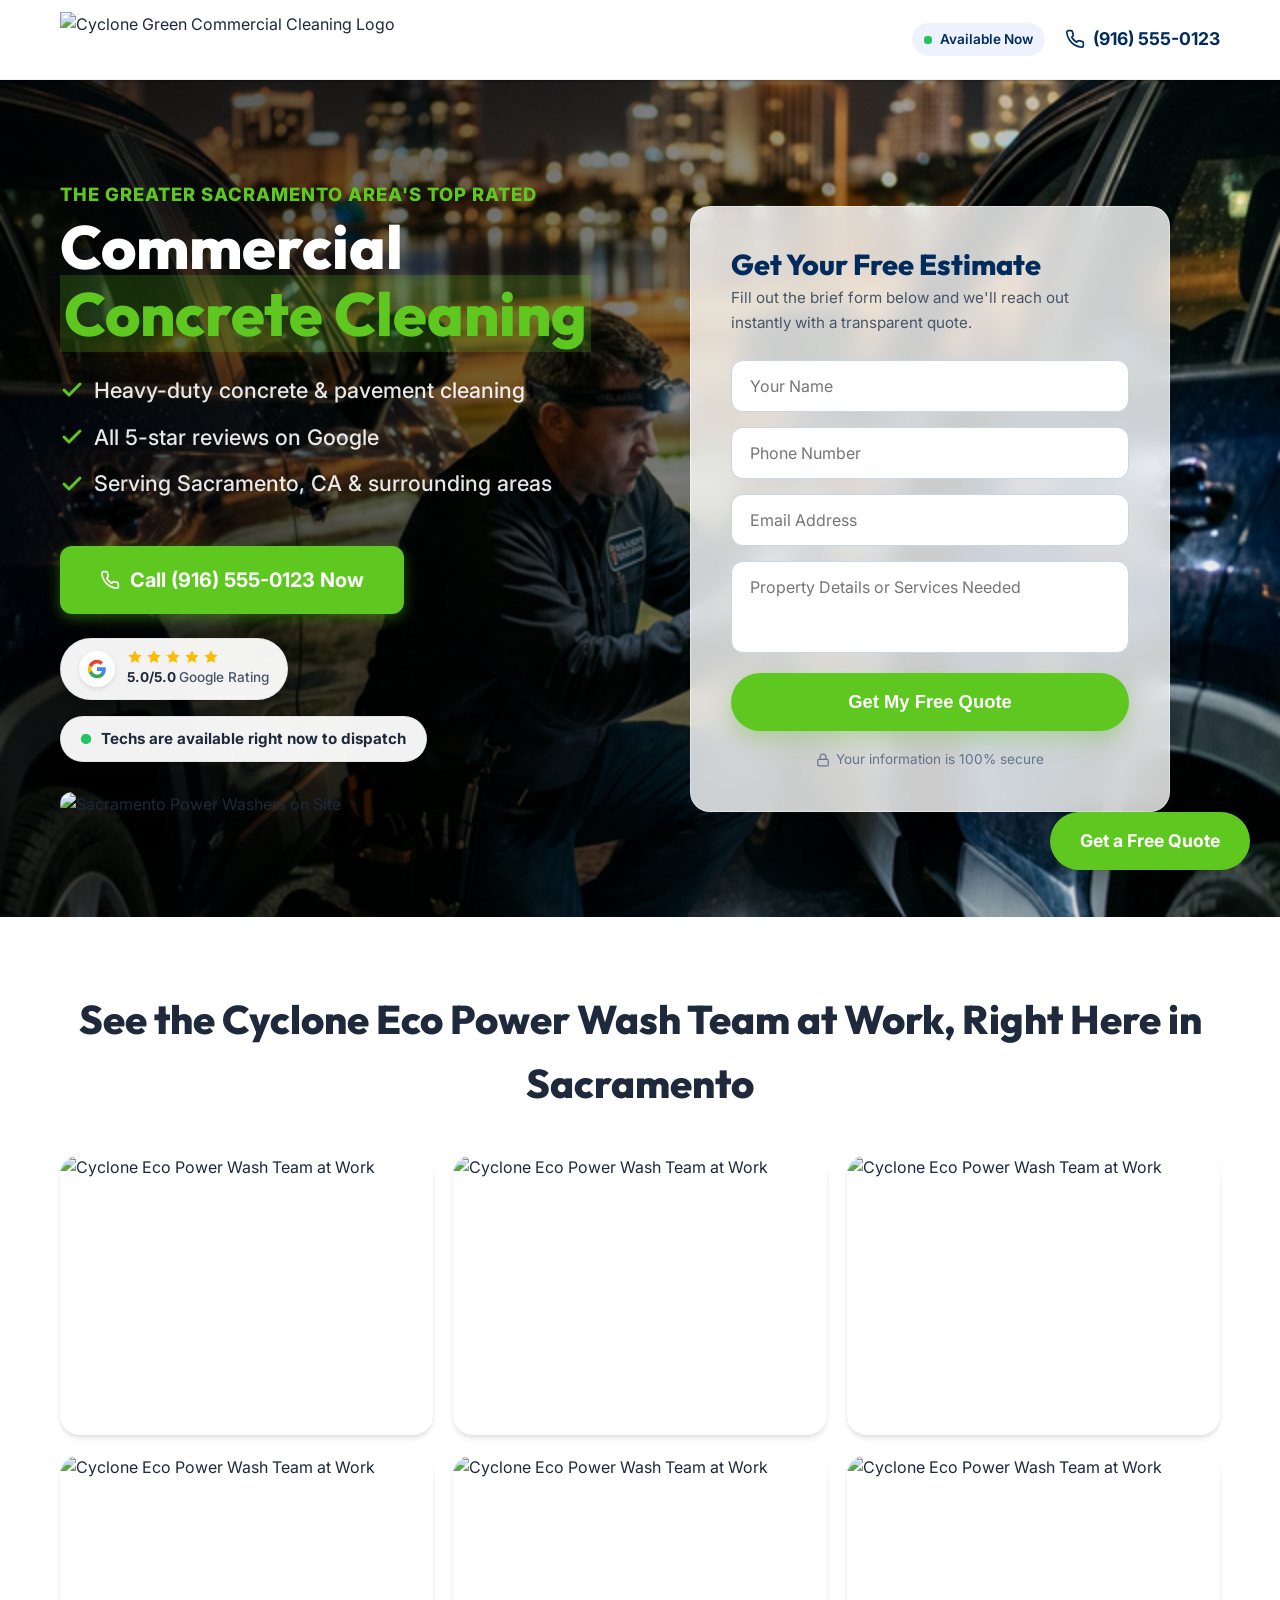
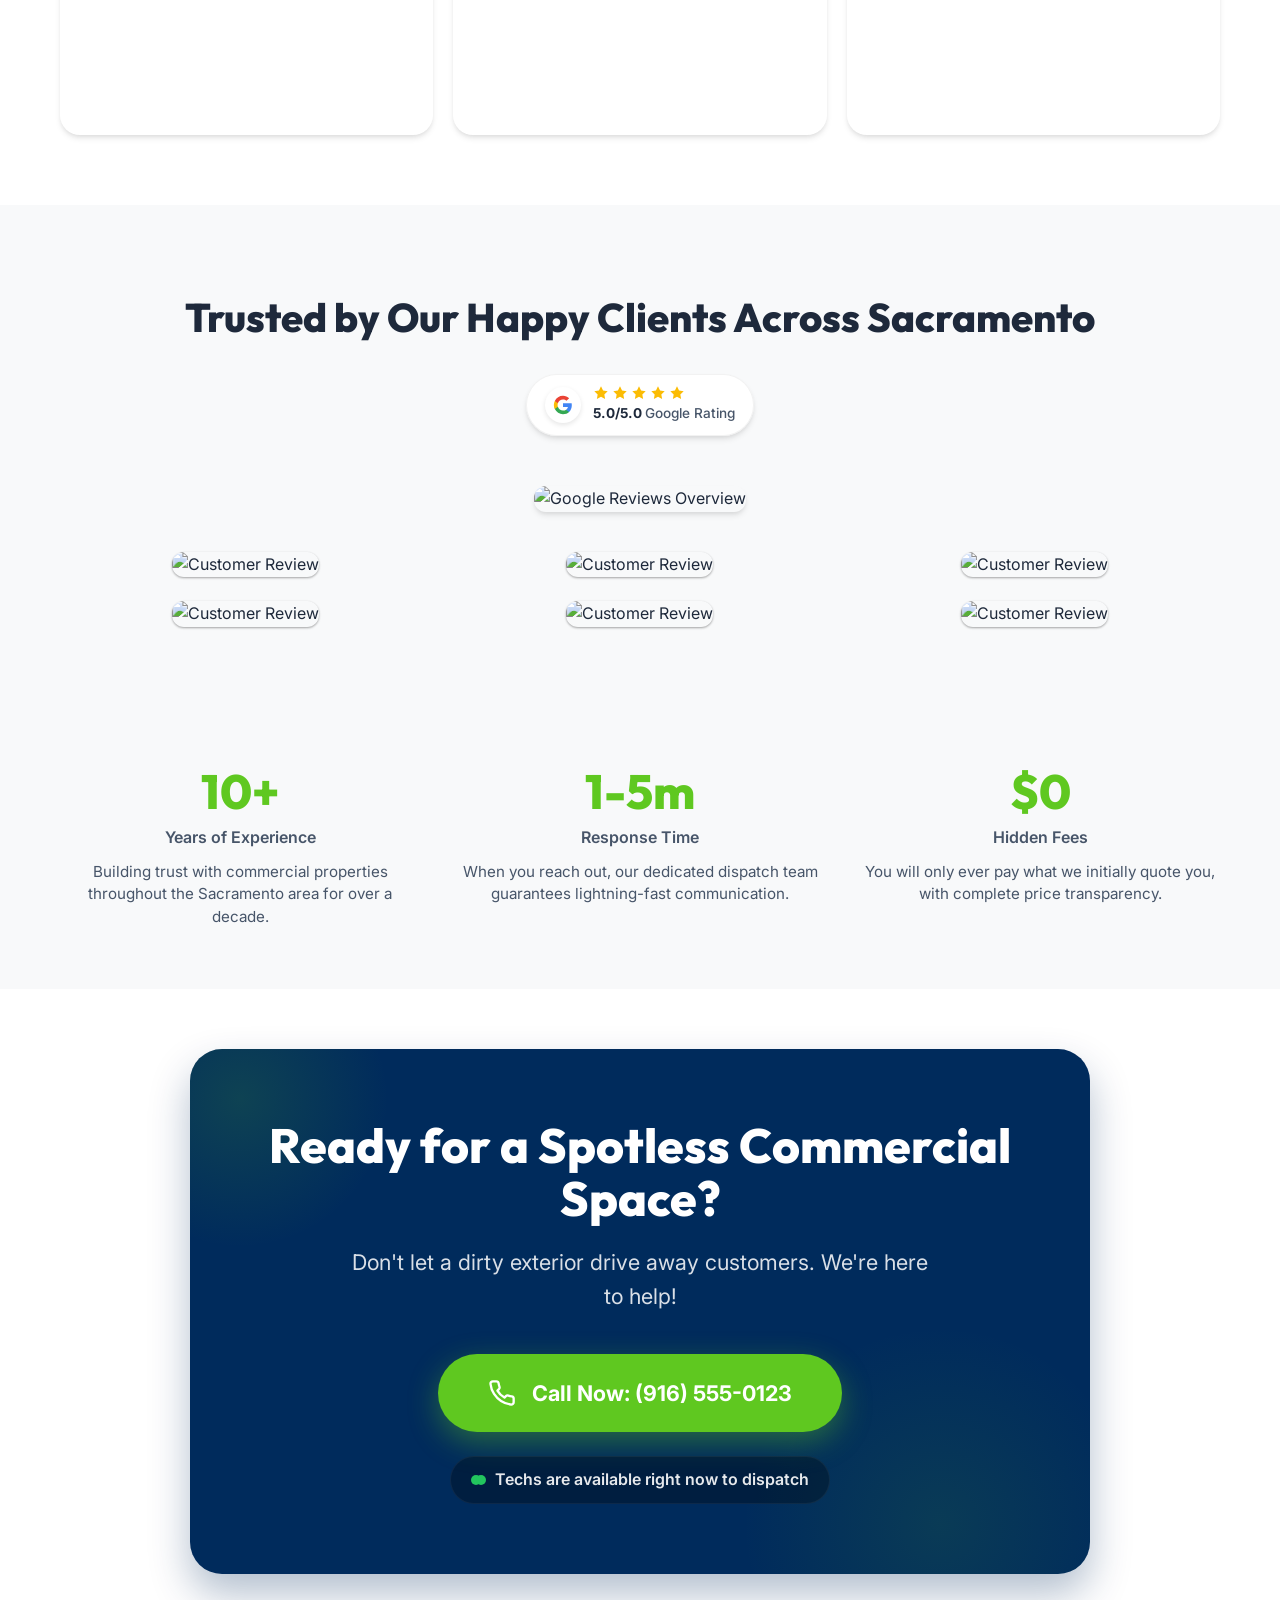
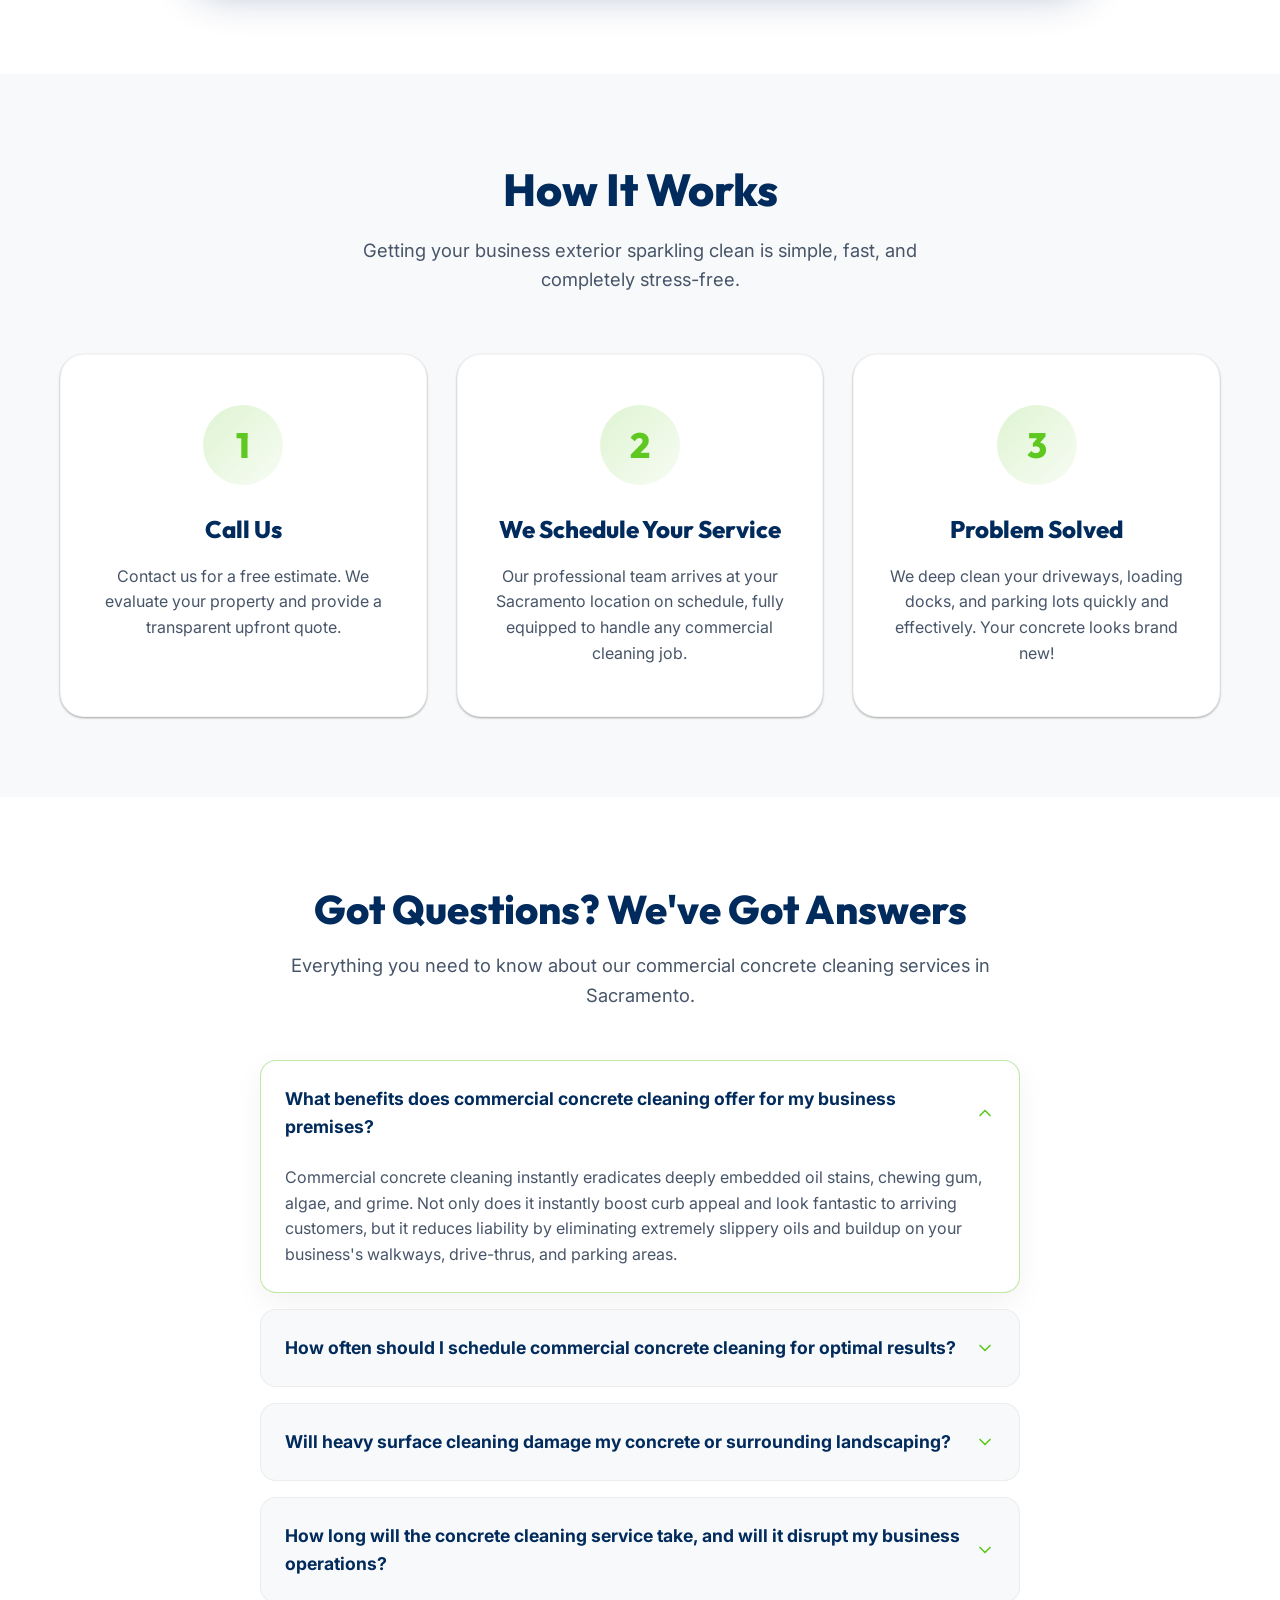
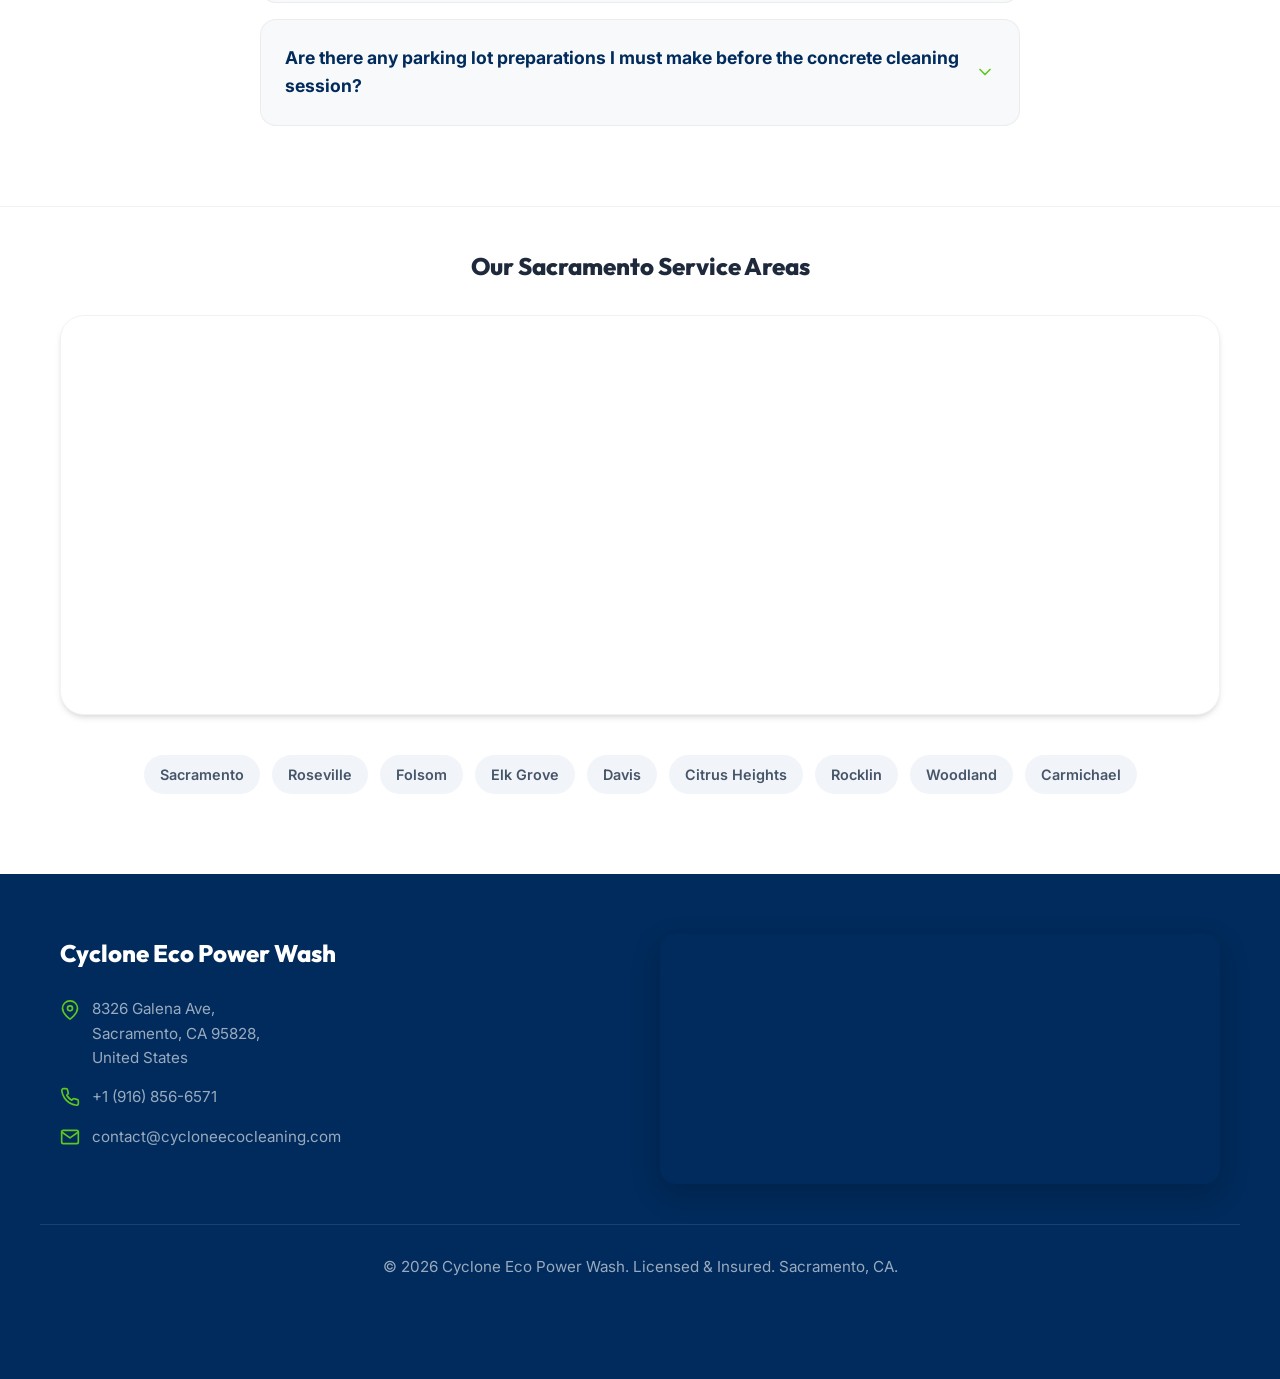
==== concrete-cleaning/index.html @ e7e7d5be "Add Netlify form detection to all pages" ====
<!DOCTYPE html>
<html lang="en">

<head>
    <base href="../">
<!-- Google Tag Manager -->
<script>(function(w,d,s,l,i){w[l]=w[l]||[];w[l].push({'gtm.start':
new Date().getTime(),event:'gtm.js'});var f=d.getElementsByTagName(s)[0],
j=d.createElement(s),dl=l!='dataLayer'?'&l='+l:'';j.async=true;j.src=
'https://www.googletagmanager.com/gtm.js?id='+i+dl;f.parentNode.insertBefore(j,f);
})(window,document,'script','dataLayer','GTM-TVTMXVRN');</script>
<!-- End Google Tag Manager -->
<!-- Google Tag Manager (existing) -->
<script>(function(w,d,s,l,i){w[l]=w[l]||[];w[l].push({'gtm.start':
new Date().getTime(),event:'gtm.js'});var f=d.getElementsByTagName(s)[0],
j=d.createElement(s),dl=l!='dataLayer'?'&l='+l:'';j.async=true;j.src=
'https://www.googletagmanager.com/gtm.js?id='+i+dl;f.parentNode.insertBefore(j,f);
})(window,document,'script','dataLayer','GTM-WR5F8MZR');</script>
<!-- End Google Tag Manager -->
<!-- Google tag (gtag.js) -->
<script async src="https://www.googletagmanager.com/gtag/js?id=AW-16902794278"></script>
<script>
  window.dataLayer = window.dataLayer || [];
  function gtag(){dataLayer.push(arguments);}
  gtag('js', new Date());

  gtag('config', 'AW-16902794278');
</script>
<script>
  gtag('config', 'AW-16902794278/N-TGCMrBkIscEKbY8Ps-', {
    'phone_conversion_number': '(916) 555-0123'
  });
</script>
    <meta charset="UTF-8">
    <meta name="viewport" content="width=device-width, initial-scale=1.0">
    <title>Commercial Concrete Cleaning Sacramento | Top Rated | Cyclone Eco Power Wash</title>
    <meta name="description"
        content="Top-rated commercial concrete cleaning in Sacramento, CA. Cyclone Eco Power Wash provides safe, heavy-duty concrete and pavement cleaning for local businesses. Call (916) 555-0123 today!">
    <link rel="stylesheet" href="style.css">
    <link rel="preconnect" href="https://fonts.googleapis.com">
    <link rel="preconnect" href="https://fonts.gstatic.com" crossorigin>
    <link
        href="https://fonts.googleapis.com/css2?family=Inter:wght@400;500;600;700;800&family=Outfit:wght@400;600;700;800&display=swap"
        rel="stylesheet">
    <script type="application/ld+json">
    {
      "@context": "https://schema.org",
      "@type": "LocalBusiness",
      "name": "Cyclone Eco Power Wash",
      "image": "logo.png",
      "@id": "",
      "url": "https://cycloneecopowerwash.com",
      "telephone": "+19165550123",
      "priceRange": "$$",
      "address": {
        "@type": "PostalAddress",
        "streetAddress": "Sacramento Service Area",
        "addressLocality": "Sacramento",
        "addressRegion": "CA",
        "postalCode": "95814",
        "addressCountry": "US"
      },
      "geo": {
        "@type": "GeoCoordinates",
        "latitude": 38.5816,
        "longitude": -121.4944
      },
      "openingHoursSpecification": {
        "@type": "OpeningHoursSpecification",
        "dayOfWeek": [
          "Monday",
          "Tuesday",
          "Wednesday",
          "Thursday",
          "Friday",
          "Saturday",
          "Sunday"
        ],
        "opens": "00:00",
        "closes": "23:59"
      },
      "sameAs": []
    }
    </script>
</head>

<body>
<!-- Google Tag Manager (noscript) -->
<noscript><iframe src="https://www.googletagmanager.com/ns.html?id=GTM-WR5F8MZR"
height="0" width="0" style="display:none;visibility:hidden"></iframe></noscript>
<!-- End Google Tag Manager (noscript) -->
    <!-- Sticky Header -->
    <header class="sticky-header">
        <div class="container header-content">
            <div class="logo">
                <img src="logo.png" alt="Cyclone Green Commercial Cleaning Logo" class="logo-img">
            </div>
            <div class="header-right">
                <div class="status-badge">
                    <span class="pulse-dot"></span>
                    Available Now
                </div>
                <a href="tel:9165550123" class="phone-link">
                    <svg class="phone-icon" viewBox="0 0 24 24" fill="none" stroke="currentColor" stroke-width="2"
                        stroke-linecap="round" stroke-linejoin="round">
                        <path
                            d="M22 16.92v3a2 2 0 0 1-2.18 2 19.79 19.79 0 0 1-8.63-3.07 19.5 19.5 0 0 1-6-6 19.79 19.79 0 0 1-3.07-8.67A2 2 0 0 1 4.11 2h3a2 2 0 0 1 2 1.72 12.84 12.84 0 0 0 .7 2.81 2 2 0 0 1-.45 2.11L8.09 9.91a16 16 0 0 0 6 6l1.27-1.27a2 2 0 0 1 2.11-.45 12.84 12.84 0 0 0 2.81.7A2 2 0 0 1 22 16.92z">
                        </path>
                    </svg>
                    (916) 555-0123
                </a>
            </div>
        </div>
    </header>

    <main>
        <!-- Hero Section -->
        <section class="hero-v2">
            <div class="hero-overlay"></div>
            <img src="hero.png" alt="Commercial Power Washing Sacramento CA" class="hero-bg-img">
            <div class="container hero-container">
                <div class="hero-content">
                    <p style="color: var(--accent); font-weight: 800; font-size: 1.15rem; margin-bottom: 5px; text-transform: uppercase; letter-spacing: 1px;">The Greater Sacramento Area's Top Rated</p>
                    <h1 style="margin-top: 0;">Commercial <span class="highlight">Concrete Cleaning</span></h1>
                    <ul class="hero-subtext" style="list-style: none; padding: 0; text-align: left;">
                        <li style="display: flex; align-items: center; gap: 10px; margin-bottom: 12px; text-align: left;">
                            <svg width="24" height="24" viewBox="0 0 24 24" fill="none" stroke="var(--accent)" stroke-width="3" stroke-linecap="round" stroke-linejoin="round" style="flex-shrink: 0;"><polyline points="20 6 9 17 4 12"></polyline></svg>
                            Heavy-duty concrete & pavement cleaning
                        </li>
                        <li style="display: flex; align-items: center; gap: 10px; margin-bottom: 12px; text-align: left;">
                            <svg width="24" height="24" viewBox="0 0 24 24" fill="none" stroke="var(--accent)" stroke-width="3" stroke-linecap="round" stroke-linejoin="round" style="flex-shrink: 0;"><polyline points="20 6 9 17 4 12"></polyline></svg>
                            All 5-star reviews on Google
                        </li>
                        <li style="display: flex; align-items: center; gap: 10px; text-align: left;">
                            <svg width="24" height="24" viewBox="0 0 24 24" fill="none" stroke="var(--accent)" stroke-width="3" stroke-linecap="round" stroke-linejoin="round" style="flex-shrink: 0;"><polyline points="20 6 9 17 4 12"></polyline></svg>
                            Serving Sacramento, CA & surrounding areas
                        </li>
                    </ul>
                    <a href="tel:9165550123" class="btn btn-primary btn-hero">
                        <svg class="phone-icon ring-animation" viewBox="0 0 24 24" fill="none" stroke="currentColor"
                            stroke-width="2" stroke-linecap="round" stroke-linejoin="round">
                            <path
                                d="M22 16.92v3a2 2 0 0 1-2.18 2 19.79 19.79 0 0 1-8.63-3.07 19.5 19.5 0 0 1-6-6 19.79 19.79 0 0 1-3.07-8.67A2 2 0 0 1 4.11 2h3a2 2 0 0 1 2 1.72 12.84 12.84 0 0 0 .7 2.81 2 2 0 0 1-.45 2.11L8.09 9.91a16 16 0 0 0 6 6l1.27-1.27a2 2 0 0 1 2.11-.45 12.84 12.84 0 0 0 2.81.7A2 2 0 0 1 22 16.92z">
                            </path>
                        </svg>
                        Call (916) 555-0123 Now
                    </a>
                    
                    <div style="margin-top: 24px;">
                        <a href="https://maps.app.goo.gl/Gnk8u9Hej28bggDb7" target="_blank" rel="noopener noreferrer" style="display: inline-flex; align-items: center; gap: 12px; background: rgba(255, 255, 255, 0.95); padding: 10px 18px; border-radius: 50px; box-shadow: var(--shadow-md); border: 1px solid rgba(0,0,0,0.05); text-decoration: none; transition: transform 0.2s ease;">
                            <div style="width: 36px; height: 36px; background: #fff; border-radius: 50%; box-shadow: 0 2px 5px rgba(0,0,0,0.1); display: flex; align-items: center; justify-content: center; flex-shrink: 0;">
                                <svg width="20" height="20" viewBox="0 0 24 24">
                                  <path fill="#4285F4" d="M22.56 12.25c0-.78-.07-1.53-.2-2.25H12v4.26h5.92c-.26 1.37-1.04 2.53-2.21 3.31v2.77h3.57c2.08-1.92 3.28-4.74 3.28-8.09z"/>
                                  <path fill="#34A853" d="M12 23c2.97 0 5.46-.98 7.28-2.66l-3.57-2.77c-.98.66-2.23 1.06-3.71 1.06-2.86 0-5.29-1.93-6.16-4.53H2.18v2.84C3.99 20.53 7.7 23 12 23z"/>
                                  <path fill="#FBBC05" d="M5.84 14.09c-.22-.66-.35-1.36-.35-2.09s.13-1.43.35-2.09V7.07H2.18C1.43 8.55 1 10.22 1 12s.43 3.45 1.18 4.93l2.85-2.22.81-.62z"/>
                                  <path fill="#EA4335" d="M12 5.38c1.62 0 3.06.56 4.21 1.64l3.15-3.15C17.45 2.09 14.97 1 12 1 7.7 1 3.99 3.47 2.18 7.07l3.66 2.84c.87-2.6 3.3-4.53 6.16-4.53z"/>
                                </svg>
                            </div>
                            <div style="display: flex; flex-direction: column; align-items: flex-start; text-align: left;">
                                <div style="display: flex; gap: 3px; color: #FBBC04;">
                                    <svg width="16" height="16" viewBox="0 0 24 24" fill="currentColor"><path d="M12 2L15.09 8.26L22 9.27L17 14.14L18.18 21.02L12 17.77L5.82 21.02L7 14.14L2 9.27L8.91 8.26L12 2Z"/></svg>
                                    <svg width="16" height="16" viewBox="0 0 24 24" fill="currentColor"><path d="M12 2L15.09 8.26L22 9.27L17 14.14L18.18 21.02L12 17.77L5.82 21.02L7 14.14L2 9.27L8.91 8.26L12 2Z"/></svg>
                                    <svg width="16" height="16" viewBox="0 0 24 24" fill="currentColor"><path d="M12 2L15.09 8.26L22 9.27L17 14.14L18.18 21.02L12 17.77L5.82 21.02L7 14.14L2 9.27L8.91 8.26L12 2Z"/></svg>
                                    <svg width="16" height="16" viewBox="0 0 24 24" fill="currentColor"><path d="M12 2L15.09 8.26L22 9.27L17 14.14L18.18 21.02L12 17.77L5.82 21.02L7 14.14L2 9.27L8.91 8.26L12 2Z"/></svg>
                                    <svg width="16" height="16" viewBox="0 0 24 24" fill="currentColor"><path d="M12 2L15.09 8.26L22 9.27L17 14.14L18.18 21.02L12 17.77L5.82 21.02L7 14.14L2 9.27L8.91 8.26L12 2Z"/></svg>
                                </div>
                                <span style="font-size: 0.85rem; font-weight: 700; color: var(--text-main); margin-top: 2px;">5.0/5.0 <span style="font-weight: 500; color: var(--text-light);">Google Rating</span></span>
                            </div>
                        </a>
                    </div>

                    <div class="desktop-only" style="margin-top: 16px;">
                        <div style="display: inline-flex; align-items: center; gap: 10px; background: rgba(255, 255, 255, 0.95); padding: 10px 20px; border-radius: 50px; box-shadow: var(--shadow-sm); border: 1px solid rgba(0,0,0,0.05);">
                            <span class="pulse-dot" style="width: 10px; height: 10px;"></span>
                            <span style="font-size: 0.95rem; font-weight: 700; color: var(--text-main);">Techs are available right now to dispatch</span>
                        </div>
                    </div>
                    
                    <div class="mobile-only" style="display: none; margin-top: 16px;">
                        <a href="#quote-form" class="btn btn-primary" style="display: inline-flex; width: auto; font-size: 1rem; padding: 14px 40px; box-shadow: 0 10px 20px rgba(95, 200, 32, 0.3); border-radius: 50px;">Get Your Free Quote &darr;</a>
                    </div>
                    
                    <div class="drive-in" style="margin-top: 30px; border-radius: 12px; overflow: hidden; box-shadow: 0 10px 30px rgba(0,0,0,0.15); max-width: 480px;">
                        <img src="Commercial-Power-Washing-Service-near-me-01.png" alt="Sacramento Power Washers on Site" style="width: 100%; display: block; height: auto;">
                    </div>

                </div>
                
                <div class="hero-form-wrapper" id="quote-form" style="width: 100%; flex: 1; margin-top: 20px; max-width: 480px; margin-left: auto; margin-right: auto; background: rgba(255,255,255,0.8); padding: 40px; border-radius: 20px; box-shadow: 0 20px 40px rgba(0,0,0,0.2); backdrop-filter: blur(12px); border: 1px solid rgba(255,255,255,0.4);">
                    <h3 id="mobile-scroll-trigger" style="font-size: 1.8rem; color: var(--primary); margin-bottom: 5px; line-height: 1.2;">Get Your Free Estimate</h3>
                    <p style="color: var(--text-light); margin-bottom: 25px; font-size: 0.95rem;">Fill out the brief form below and we'll reach out instantly with a transparent quote.</p>
                    <form name="concrete-cleaning-quote" method="POST" data-netlify="true" style="display: flex; flex-direction: column; gap: 15px;">
                        <input type="hidden" name="form-name" value="concrete-cleaning-quote">
                        <input type="text" placeholder="Your Name" style="padding: 15px 18px; border-radius: 12px; border: 1px solid #cbd5e1; font-size: 1rem; width: 100%; font-family: inherit; background: #fff; outline: none; transition: border 0.2s;">
                        <input type="tel" placeholder="Phone Number" style="padding: 15px 18px; border-radius: 12px; border: 1px solid #cbd5e1; font-size: 1rem; width: 100%; font-family: inherit; background: #fff; outline: none; transition: border 0.2s;">
                        <input type="email" placeholder="Email Address" style="padding: 15px 18px; border-radius: 12px; border: 1px solid #cbd5e1; font-size: 1rem; width: 100%; font-family: inherit; background: #fff; outline: none; transition: border 0.2s;">
                        <textarea placeholder="Property Details or Services Needed" rows="3" style="padding: 15px 18px; border-radius: 12px; border: 1px solid #cbd5e1; font-size: 1rem; width: 100%; resize: none; font-family: inherit; background: #fff; outline: none; transition: border 0.2s;"></textarea>
                        <button type="submit" class="btn btn-primary" style="width: 100%; font-size: 1.15rem; padding: 18px; margin-top: 5px; box-shadow: 0 10px 20px rgba(95, 200, 32, 0.25); border-radius: 50px;">Get My Free Quote</button>
                    </form>
                    <p style="text-align: center; font-size: 0.85rem; color: #64748b; margin-top: 18px; display: flex; align-items: center; justify-content: center; gap: 6px;">
                        <svg width="14" height="14" viewBox="0 0 24 24" fill="none" stroke="currentColor" stroke-width="2" stroke-linecap="round" stroke-linejoin="round"><rect x="3" y="11" width="18" height="11" rx="2" ry="2"></rect><path d="M7 11V7a5 5 0 0 1 10 0v4"></path></svg>
                        Your information is 100% secure
                    </p>
                </div>
            </div>
        </section>

        <!-- Team Gallery Section (Replaced Trust Strip) -->
        <section class="team-gallery" style="background: var(--white); padding: 70px 0;">
            <div class="container">
                <div class="section-header" style="margin-bottom: 40px;">
                    <h2>See the Cyclone Eco Power Wash Team at Work, Right Here in Sacramento</h2>
                </div>
                <div class="team-grid">

                    <div class="team-item">
                        <img src="powerwashing1.webp" alt="Cyclone Eco Power Wash Team at Work" class="team-img" style="position: absolute; top: 0; left: 0; width: 100%; height: 100%; object-fit: cover;">
                    </div>
                    <div class="team-item">
                        <img src="powerwashing2.webp" alt="Cyclone Eco Power Wash Team at Work" class="team-img" style="position: absolute; top: 0; left: 0; width: 100%; height: 100%; object-fit: cover; object-position: center 20%;">
                    </div>
                    <div class="team-item">
                        <img src="powerwashing3.webp" alt="Cyclone Eco Power Wash Team at Work" class="team-img" style="position: absolute; top: 0; left: 0; width: 100%; height: 100%; object-fit: cover;">
                    </div>
                    <div class="team-item">
                        <img src="powerwashing4.webp" alt="Cyclone Eco Power Wash Team at Work" class="team-img" style="position: absolute; top: 0; left: 0; width: 100%; height: 100%; object-fit: cover;">
                    </div>
                    <div class="team-item">
                        <img src="powerwashing5.webp" alt="Cyclone Eco Power Wash Team at Work" class="team-img" style="position: absolute; top: 0; left: 0; width: 100%; height: 100%; object-fit: cover;">
                    </div>
                    <div class="team-item">
                        <img src="powerwashing6.webp" alt="Cyclone Eco Power Wash Team at Work" class="team-img focus-bottom-mobile" style="position: absolute; top: 0; left: 0; width: 100%; height: 100%; object-fit: cover;">
                    </div>
                </div>
            </div>
        </section>

        <!-- Reviews Section -->
        <section id="reviews" class="reviews">
            <div class="container">
                <div class="section-header" style="display: flex; flex-direction: column; align-items: center;">
                    <h2>Trusted by Our Happy Clients Across Sacramento</h2>
                    <a href="https://maps.app.goo.gl/Gnk8u9Hej28bggDb7" target="_blank" rel="noopener noreferrer" style="display: inline-flex; align-items: center; gap: 12px; background: rgba(255, 255, 255, 0.95); padding: 10px 18px; border-radius: 50px; box-shadow: var(--shadow-md); border: 1px solid rgba(0,0,0,0.05); text-decoration: none; transition: transform 0.2s ease; margin-top: 15px;">
                        <div style="width: 36px; height: 36px; background: #fff; border-radius: 50%; box-shadow: 0 2px 5px rgba(0,0,0,0.1); display: flex; align-items: center; justify-content: center; flex-shrink: 0;">
                            <svg width="20" height="20" viewBox="0 0 24 24">
                              <path fill="#4285F4" d="M22.56 12.25c0-.78-.07-1.53-.2-2.25H12v4.26h5.92c-.26 1.37-1.04 2.53-2.21 3.31v2.77h3.57c2.08-1.92 3.28-4.74 3.28-8.09z"/>
                              <path fill="#34A853" d="M12 23c2.97 0 5.46-.98 7.28-2.66l-3.57-2.77c-.98.66-2.23 1.06-3.71 1.06-2.86 0-5.29-1.93-6.16-4.53H2.18v2.84C3.99 20.53 7.7 23 12 23z"/>
                              <path fill="#FBBC05" d="M5.84 14.09c-.22-.66-.35-1.36-.35-2.09s.13-1.43.35-2.09V7.07H2.18C1.43 8.55 1 10.22 1 12s.43 3.45 1.18 4.93l2.85-2.22.81-.62z"/>
                              <path fill="#EA4335" d="M12 5.38c1.62 0 3.06.56 4.21 1.64l3.15-3.15C17.45 2.09 14.97 1 12 1 7.7 1 3.99 3.47 2.18 7.07l3.66 2.84c.87-2.6 3.3-4.53 6.16-4.53z"/>
                            </svg>
                        </div>
                        <div style="display: flex; flex-direction: column; align-items: flex-start; text-align: left;">
                            <div style="display: flex; gap: 3px; color: #FBBC04;">
                                <svg width="16" height="16" viewBox="0 0 24 24" fill="currentColor"><path d="M12 2L15.09 8.26L22 9.27L17 14.14L18.18 21.02L12 17.77L5.82 21.02L7 14.14L2 9.27L8.91 8.26L12 2Z"/></svg>
                                <svg width="16" height="16" viewBox="0 0 24 24" fill="currentColor"><path d="M12 2L15.09 8.26L22 9.27L17 14.14L18.18 21.02L12 17.77L5.82 21.02L7 14.14L2 9.27L8.91 8.26L12 2Z"/></svg>
                                <svg width="16" height="16" viewBox="0 0 24 24" fill="currentColor"><path d="M12 2L15.09 8.26L22 9.27L17 14.14L18.18 21.02L12 17.77L5.82 21.02L7 14.14L2 9.27L8.91 8.26L12 2Z"/></svg>
                                <svg width="16" height="16" viewBox="0 0 24 24" fill="currentColor"><path d="M12 2L15.09 8.26L22 9.27L17 14.14L18.18 21.02L12 17.77L5.82 21.02L7 14.14L2 9.27L8.91 8.26L12 2Z"/></svg>
                                <svg width="16" height="16" viewBox="0 0 24 24" fill="currentColor"><path d="M12 2L15.09 8.26L22 9.27L17 14.14L18.18 21.02L12 17.77L5.82 21.02L7 14.14L2 9.27L8.91 8.26L12 2Z"/></svg>
                            </div>
                            <span style="font-size: 0.85rem; font-weight: 700; color: var(--text-main); margin-top: 2px;">5.0/5.0 <span style="font-weight: 500; color: var(--text-light);">Google Rating</span></span>
                        </div>
                    </a>
                </div>
                
                <div style="text-align: center; margin-bottom: 40px;">
                    <img src="Screenshot 2026-03-31 at 22.11.23-1.webp" alt="Google Reviews Overview" class="reviews-main-img">
                </div>

                <div style="display: grid; grid-template-columns: repeat(auto-fit, minmax(300px, 1fr)); gap: 24px; justify-items: center; align-items: center;">
                    <img src="Screenshot 2026-03-31 at 22.11.32.png" alt="Customer Review" style="max-width: 100%; height: auto; border-radius: 12px; box-shadow: var(--shadow-sm);">
                    <img src="Screenshot 2026-03-31 at 22.11.46.png" alt="Customer Review" style="max-width: 100%; height: auto; border-radius: 12px; box-shadow: var(--shadow-sm);">
                    <img src="Screenshot 2026-03-31 at 22.11.55.png" alt="Customer Review" style="max-width: 100%; height: auto; border-radius: 12px; box-shadow: var(--shadow-sm);">
                    <img src="Screenshot 2026-03-31 at 22.12.05.png" alt="Customer Review" style="max-width: 100%; height: auto; border-radius: 12px; box-shadow: var(--shadow-sm);">
                    <img src="Screenshot 2026-03-31 at 22.12.16.png" alt="Customer Review" style="max-width: 100%; height: auto; border-radius: 12px; box-shadow: var(--shadow-sm);">
                    <img src="Screenshot 2026-03-31 at 22.12.24.png" alt="Customer Review" style="max-width: 100%; height: auto; border-radius: 12px; box-shadow: var(--shadow-sm);">
                </div>
            </div>
        </section>




        <!-- Stats Section -->
        <section class="stats">
            <div class="container grid-3">
                <div class="stat-item">
                    <div class="stat-value">10+</div>
                    <div class="stat-label">Years of Experience</div>
                    <p style="margin-top: 10px; font-size: 0.95rem; color: var(--text-light); line-height: 1.5;">Building trust with commercial properties throughout the Sacramento area for over a decade.</p>
                </div>
                <div class="stat-item">
                    <div class="stat-value">1-5m</div>
                    <div class="stat-label">Response Time</div>
                    <p style="margin-top: 10px; font-size: 0.95rem; color: var(--text-light); line-height: 1.5;">When you reach out, our dedicated dispatch team guarantees lightning-fast communication.</p>
                </div>
                <div class="stat-item">
                    <div class="stat-value">$0</div>
                    <div class="stat-label">Hidden Fees</div>
                    <p style="margin-top: 10px; font-size: 0.95rem; color: var(--text-light); line-height: 1.5;">You will only ever pay what we initially quote you, with complete price transparency.</p>
                </div>
            </div>
        </section>

        <!-- Final CTA -->
        <section class="final-cta" style="padding: 60px 20px 100px;">
            <div class="container" style="background: var(--primary); border-radius: 32px; padding: 70px 30px; text-align: center; box-shadow: 0 20px 40px rgba(0, 43, 92, 0.3); position: relative; overflow: hidden; max-width: 900px; margin: 0 auto;">
                
                <!-- Decorative background elements -->
                <div style="position: absolute; top: -100px; left: -100px; width: 300px; height: 300px; background: radial-gradient(circle, rgba(95, 200, 32, 0.15) 0%, transparent 70%); border-radius: 50%; pointer-events: none;"></div>
                <div style="position: absolute; bottom: -150px; right: -50px; width: 400px; height: 400px; background: radial-gradient(circle, rgba(95, 200, 32, 0.1) 0%, transparent 70%); border-radius: 50%; pointer-events: none;"></div>
                
                <h2 style="color: var(--white); position: relative; z-index: 2; line-height: 1.1;">Ready for a Spotless Commercial Space?</h2>
                <p style="color: rgba(255, 255, 255, 0.85); position: relative; z-index: 2; max-width: 600px; margin: 0 auto 40px auto; font-size: 1.35rem;">Don't let a dirty exterior drive away customers. We're here to help!</p>
                
                <div style="position: relative; z-index: 2; display: flex; flex-direction: column; align-items: center; gap: 24px;">
                    <a href="tel:9165550123" class="btn btn-primary btn-large" style="padding: 22px 50px; border-radius: 50px; display: inline-flex; align-items: center; gap: 16px; box-shadow: 0 10px 30px rgba(95, 200, 32, 0.4); font-size: 1.35rem;">
                        <svg class="phone-icon ring-animation" viewBox="0 0 24 24" fill="none" stroke="currentColor"
                            stroke-width="2" stroke-linecap="round" stroke-linejoin="round" style="width: 28px; height: 28px;">
                            <path
                                d="M22 16.92v3a2 2 0 0 1-2.18 2 19.79 19.79 0 0 1-8.63-3.07 19.5 19.5 0 0 1-6-6 19.79 19.79 0 0 1-3.07-8.67A2 2 0 0 1 4.11 2h3a2 2 0 0 1 2 1.72 12.84 12.84 0 0 0 .7 2.81 2 2 0 0 1-.45 2.11L8.09 9.91a16 16 0 0 0 6 6l1.27-1.27a2 2 0 0 1 2.11-.45 12.84 12.84 0 0 0 2.81.7A2 2 0 0 1 22 16.92z">
                            </path>
                        </svg>
                        Call Now: (916) 555-0123
                    </a>
                    
                    <div style="display: flex; align-items: center; gap: 10px; background: rgba(0, 0, 0, 0.3); padding: 10px 20px; border-radius: 50px; border: 1px solid rgba(255,255,255,0.05);">
                        <span class="pulse-dot" style="width: 10px; height: 10px; margin-right: 4px;"></span>
                        <span style="font-size: 1rem; font-weight: 600; color: rgba(255, 255, 255, 0.9);">Techs are available right now to dispatch</span>
                    </div>
                </div>
            </div>
        </section>

        <!-- Our Process Section -->
        <section class="process" style="padding: 80px 0; background: var(--bg-light);">
            <div class="container">
                <div class="section-header" style="text-align: center; margin-bottom: 60px;">
                    <h2 style="font-size: 2.8rem; color: var(--primary);">How It Works</h2>
                    <p style="color: var(--text-light); font-size: 1.15rem; max-width: 600px; margin: 10px auto 0;">Getting your business exterior sparkling clean is simple, fast, and completely stress-free.</p>
                </div>
                
                <div style="display: grid; grid-template-columns: repeat(auto-fit, minmax(300px, 1fr)); gap: 30px; position: relative;">
                    <!-- Process Step 1 -->
                    <div style="background: var(--white); padding: 50px 30px; border-radius: 24px; text-align: center; box-shadow: var(--shadow-sm); border: 1px solid rgba(0,0,0,0.04); transition: transform 0.3s ease;">
                        <div style="width: 80px; height: 80px; background: linear-gradient(135deg, rgba(95, 200, 32, 0.2), rgba(95, 200, 32, 0.05)); color: var(--accent); border-radius: 50%; display: flex; align-items: center; justify-content: center; font-size: 2.2rem; margin: 0 auto 25px; font-weight: 800; font-family: 'Outfit', sans-serif;">1</div>
                        <h3 style="font-size: 1.5rem; margin-bottom: 15px; color: var(--primary);">Call Us</h3>
                        <p style="color: var(--text-light); line-height: 1.6;">Contact us for a free estimate. We evaluate your property and provide a transparent upfront quote.</p>
                    </div>
                    
                    <!-- Process Step 2 -->
                    <div style="background: var(--white); padding: 50px 30px; border-radius: 24px; text-align: center; box-shadow: var(--shadow-sm); border: 1px solid rgba(0,0,0,0.04); transition: transform 0.3s ease;">
                        <div style="width: 80px; height: 80px; background: linear-gradient(135deg, rgba(95, 200, 32, 0.2), rgba(95, 200, 32, 0.05)); color: var(--accent); border-radius: 50%; display: flex; align-items: center; justify-content: center; font-size: 2.2rem; margin: 0 auto 25px; font-weight: 800; font-family: 'Outfit', sans-serif;">2</div>
                        <h3 style="font-size: 1.5rem; margin-bottom: 15px; color: var(--primary);">We Schedule Your Service</h3>
                        <p style="color: var(--text-light); line-height: 1.6;">Our professional team arrives at your Sacramento location on schedule, fully equipped to handle any commercial cleaning job.</p>
                    </div>
                    
                    <!-- Process Step 3 -->
                    <div style="background: var(--white); padding: 50px 30px; border-radius: 24px; text-align: center; box-shadow: var(--shadow-sm); border: 1px solid rgba(0,0,0,0.04); transition: transform 0.3s ease;">
                        <div style="width: 80px; height: 80px; background: linear-gradient(135deg, rgba(95, 200, 32, 0.2), rgba(95, 200, 32, 0.05)); color: var(--accent); border-radius: 50%; display: flex; align-items: center; justify-content: center; font-size: 2.2rem; margin: 0 auto 25px; font-weight: 800; font-family: 'Outfit', sans-serif;">3</div>
                        <h3 style="font-size: 1.5rem; margin-bottom: 15px; color: var(--primary);">Problem Solved</h3>
                        <p style="color: var(--text-light); line-height: 1.6;">We deep clean your driveways, loading docks, and parking lots quickly and effectively. Your concrete looks brand new!</p>
                    </div>
                </div>
            </div>
        </section>

        <!-- FAQ Section -->
        <section class="faq-section" style="padding: 80px 0; background: var(--white);">
            <div class="container" style="max-width: 800px;">
                <div class="section-header" style="text-align: center; margin-bottom: 50px;">
                    <h2 style="font-size: 2.5rem; color: var(--primary);">Got Questions? We've Got Answers</h2>
                    <p style="color: var(--text-light); font-size: 1.15rem; margin-top: 10px;">Everything you need to know about our commercial concrete cleaning services in Sacramento.</p>
                </div>
                
                <div class="faq-accordion">
                    <!-- FAQ 1 -->
                    <details class="faq-item" name="faq" open>
                        <summary class="faq-question">
                            What benefits does commercial concrete cleaning offer for my business premises?
                            <svg class="faq-icon" viewBox="0 0 24 24" fill="none" stroke="currentColor" stroke-width="2" stroke-linecap="round" stroke-linejoin="round"><polyline points="6 9 12 15 18 9"></polyline></svg>
                        </summary>
                        <div class="faq-answer">
                            <p>Commercial concrete cleaning instantly eradicates deeply embedded oil stains, chewing gum, algae, and grime. Not only does it instantly boost curb appeal and look fantastic to arriving customers, but it reduces liability by eliminating extremely slippery oils and buildup on your business's walkways, drive-thrus, and parking areas.</p>
                        </div>
                    </details>
                    
                    <!-- FAQ 2 -->
                    <details class="faq-item" name="faq">
                        <summary class="faq-question">
                            How often should I schedule commercial concrete cleaning for optimal results?
                            <svg class="faq-icon" viewBox="0 0 24 24" fill="none" stroke="currentColor" stroke-width="2" stroke-linecap="round" stroke-linejoin="round"><polyline points="6 9 12 15 18 9"></polyline></svg>
                        </summary>
                        <div class="faq-answer">
                            <p>Most commercial spaces like offices or small retail fronts look incredible with bi-annual or annual deep concrete cleaning. High-traffic areas prone to vehicle spills or food debris, like gas stations, drive-thrus, and heavily used parking garages, often benefit heavily from quarterly or monthly maintenance cleanings.</p>
                        </div>
                    </details>
                    
                    <!-- FAQ 3 -->
                    <details class="faq-item" name="faq">
                        <summary class="faq-question">
                            Will heavy surface cleaning damage my concrete or surrounding landscaping?
                            <svg class="faq-icon" viewBox="0 0 24 24" fill="none" stroke="currentColor" stroke-width="2" stroke-linecap="round" stroke-linejoin="round"><polyline points="6 9 12 15 18 9"></polyline></svg>
                        </summary>
                        <div class="faq-answer">
                            <p>Not at all! We utilize specialized commercial surface cleaners which distribute high pressure flawlessly without gouging or etching into your cement. Furthermore, our cleaning solutions are totally biodegradable, and we completely manage all overspray so your nearby turf, mulch, and delicate flowers are strictly protected.</p>
                        </div>
                    </details>
                    
                    <!-- FAQ 4 -->
                    <details class="faq-item" name="faq">
                        <summary class="faq-question">
                            How long will the concrete cleaning service take, and will it disrupt my business operations?
                            <svg class="faq-icon" viewBox="0 0 24 24" fill="none" stroke="currentColor" stroke-width="2" stroke-linecap="round" stroke-linejoin="round"><polyline points="6 9 12 15 18 9"></polyline></svg>
                        </summary>
                        <div class="faq-answer">
                            <p>Most sprawling pavement and concrete cleanings only take our team a few hours thanks to our enterprise-grade equipment. If you require zero disruption to daytime foot traffic, we are more than happy to mobilize our crews after hours, early in the morning, or through the weekend.</p>
                        </div>
                    </details>
                    
                    <!-- FAQ 5 -->
                    <details class="faq-item" name="faq">
                        <summary class="faq-question">
                            Are there any parking lot preparations I must make before the concrete cleaning session?
                            <svg class="faq-icon" viewBox="0 0 24 24" fill="none" stroke="currentColor" stroke-width="2" stroke-linecap="round" stroke-linejoin="round"><polyline points="6 9 12 15 18 9"></polyline></svg>
                        </summary>
                        <div class="faq-answer">
                            <p>For extensive concrete cleanings, we simply require that the target area be clear of vehicles and temporary obstructions like A-frame signs or outdoor seating. We manage everything else from treating dense grease spots to ensuring proper drainage down commercial sewer lines so you aren't lifting a finger.</p>
                        </div>
                    </details>
                </div>
            </div>
        </section>

        <!-- Service Area Tags -->
        <section class="service-areas">
            <div class="container">
                <h3>Our Sacramento Service Areas</h3>
                <div class="map-container">
                    <iframe
                        src="https://maps.google.com/maps?q=Sacramento,%20CA&t=&z=11&ie=UTF8&iwloc=&output=embed"
                        allowfullscreen="" loading="lazy" referrerpolicy="no-referrer-when-downgrade">
                    </iframe>
                </div>
                <div class="tags">
                    <span class="tag">Sacramento</span>
                    <span class="tag">Roseville</span>
                    <span class="tag">Folsom</span>
                    <span class="tag">Elk Grove</span>
                    <span class="tag">Davis</span>
                    <span class="tag">Citrus Heights</span>
                    <span class="tag">Rocklin</span>
                    <span class="tag">Woodland</span>
                    <span class="tag">Carmichael</span>
                </div>
            </div>
        </section>
    </main>

    <footer style="padding: 60px 0 100px; background: var(--primary); color: rgba(255, 255, 255, 0.6); font-size: 0.95rem;">
        <div class="container" style="display: grid; grid-template-columns: repeat(auto-fit, minmax(300px, 1fr)); gap: 40px; margin-bottom: 40px; text-align: left;">
            
            <div class="footer-contact">
                <h3 style="color: var(--white); font-size: 1.5rem; margin-bottom: 25px;">Cyclone Eco Power Wash</h3>
                <p style="margin-bottom: 15px; display: flex; align-items: flex-start; gap: 12px;">
                    <svg width="20" height="20" viewBox="0 0 24 24" fill="none" stroke="currentColor" stroke-width="2" stroke-linecap="round" stroke-linejoin="round" style="flex-shrink: 0; margin-top: 3px; color: var(--accent);"><path d="M21 10c0 7-9 13-9 13s-9-6-9-13a9 9 0 0 1 18 0z"></path><circle cx="12" cy="10" r="3"></circle></svg>
                    <span>8326 Galena Ave,<br>Sacramento, CA 95828,<br>United States</span>
                </p>
                <p style="margin-bottom: 15px; display: flex; align-items: center; gap: 12px;">
                    <svg width="20" height="20" viewBox="0 0 24 24" fill="none" stroke="currentColor" stroke-width="2" stroke-linecap="round" stroke-linejoin="round" style="flex-shrink: 0; color: var(--accent);"><path d="M22 16.92v3a2 2 0 0 1-2.18 2 19.79 19.79 0 0 1-8.63-3.07 19.5 19.5 0 0 1-6-6 19.79 19.79 0 0 1-3.07-8.67A2 2 0 0 1 4.11 2h3a2 2 0 0 1 2 1.72 12.84 12.84 0 0 0 .7 2.81 2 2 0 0 1-.45 2.11L8.09 9.91a16 16 0 0 0 6 6l1.27-1.27a2 2 0 0 1 2.11-.45 12.84 12.84 0 0 0 2.81.7A2 2 0 0 1 22 16.92z"></path></svg>
                    <a href="tel:19168566571" style="color: inherit; text-decoration: none;">+1 (916) 856-6571</a>
                </p>
                <p style="margin-bottom: 0; display: flex; align-items: center; gap: 12px;">
                    <svg width="20" height="20" viewBox="0 0 24 24" fill="none" stroke="currentColor" stroke-width="2" stroke-linecap="round" stroke-linejoin="round" style="flex-shrink: 0; color: var(--accent);"><path d="M4 4h16c1.1 0 2 .9 2 2v12c0 1.1-.9 2-2 2H4c-1.1 0-2-.9-2-2V6c0-1.1.9-2 2-2z"></path><polyline points="22,6 12,13 2,6"></polyline></svg>
                    <a href="mailto:contact@cycloneecocleaning.com" style="color: inherit; text-decoration: none;">contact@cycloneecocleaning.com</a>
                </p>
            </div>

            <div class="footer-map" style="border-radius: 16px; overflow: hidden; box-shadow: 0 10px 30px rgba(0,0,0,0.2);">
                <iframe src="https://www.google.com/maps/embed?pb=!1m14!1m8!1m3!1d2329.0917854914246!2d-121.396412!3d38.5172916!3m2!1i1024!2i768!4f13.1!3m3!1m2!1s0x809ad07c17303415%3A0x5e11af1de1eaf735!2sCyclone%20Eco%20Power%20Wash!5e1!3m2!1sen!2sca!4v1774990329238!5m2!1sen!2sca" width="100%" height="250" style="border:0; display: block;" allowfullscreen="" loading="lazy" referrerpolicy="no-referrer-when-downgrade"></iframe>
            </div>

        </div>
        <div class="container" style="text-align: center; border-top: 1px solid rgba(255,255,255,0.1); padding-top: 30px;">
            <p>&copy; 2026 Cyclone Eco Power Wash. Licensed & Insured. Sacramento, CA.</p>
        </div>
    </footer>

    <!-- Mobile Sticky CTA Bar -->
    <div class="mobile-cta-bar">
        <a href="tel:9165550123" class="btn btn-primary btn-full">
            <svg class="phone-icon ring-animation" viewBox="0 0 24 24" fill="none" stroke="currentColor"
                stroke-width="2" stroke-linecap="round" stroke-linejoin="round">
                <path
                    d="M22 16.92v3a2 2 0 0 1-2.18 2 19.79 19.79 0 0 1-8.63-3.07 19.5 19.5 0 0 1-6-6 19.79 19.79 0 0 1-3.07-8.67A2 2 0 0 1 4.11 2h3a2 2 0 0 1 2 1.72 12.84 12.84 0 0 0 .7 2.81 2 2 0 0 1-.45 2.11L8.09 9.91a16 16 0 0 0 6 6l1.27-1.27a2 2 0 0 1 2.11-.45 12.84 12.84 0 0 0 2.81.7A2 2 0 0 1 22 16.92z">
                </path>
            </svg>
            Call (916) 555-0123
        </a>
    </div>

    <!-- Desktop Floating CTA -->
    <a href="#quote-form" class="btn btn-primary desktop-cta-widget desktop-only" style="padding: 15px 30px; font-size: 1.1rem; text-decoration: none;">
        Get a Free Quote
    </a>

    <script>
        document.addEventListener("DOMContentLoaded", function() {
            const triggerEl = document.getElementById("mobile-scroll-trigger");
            const mobileCta = document.querySelector(".mobile-cta-bar");

            if (triggerEl && mobileCta) {
                window.addEventListener("scroll", function() {
                    const rect = triggerEl.getBoundingClientRect();
                    // Show sticky CTA only when the trigger text is scrolled past (above viewport + small offset for header)
                    if (rect.bottom < 80) {
                        mobileCta.classList.add("is-visible");
                    } else {
                        mobileCta.classList.remove("is-visible");
                    }
                }, { passive: true });
            }
        });
    </script>
</body>

</html>
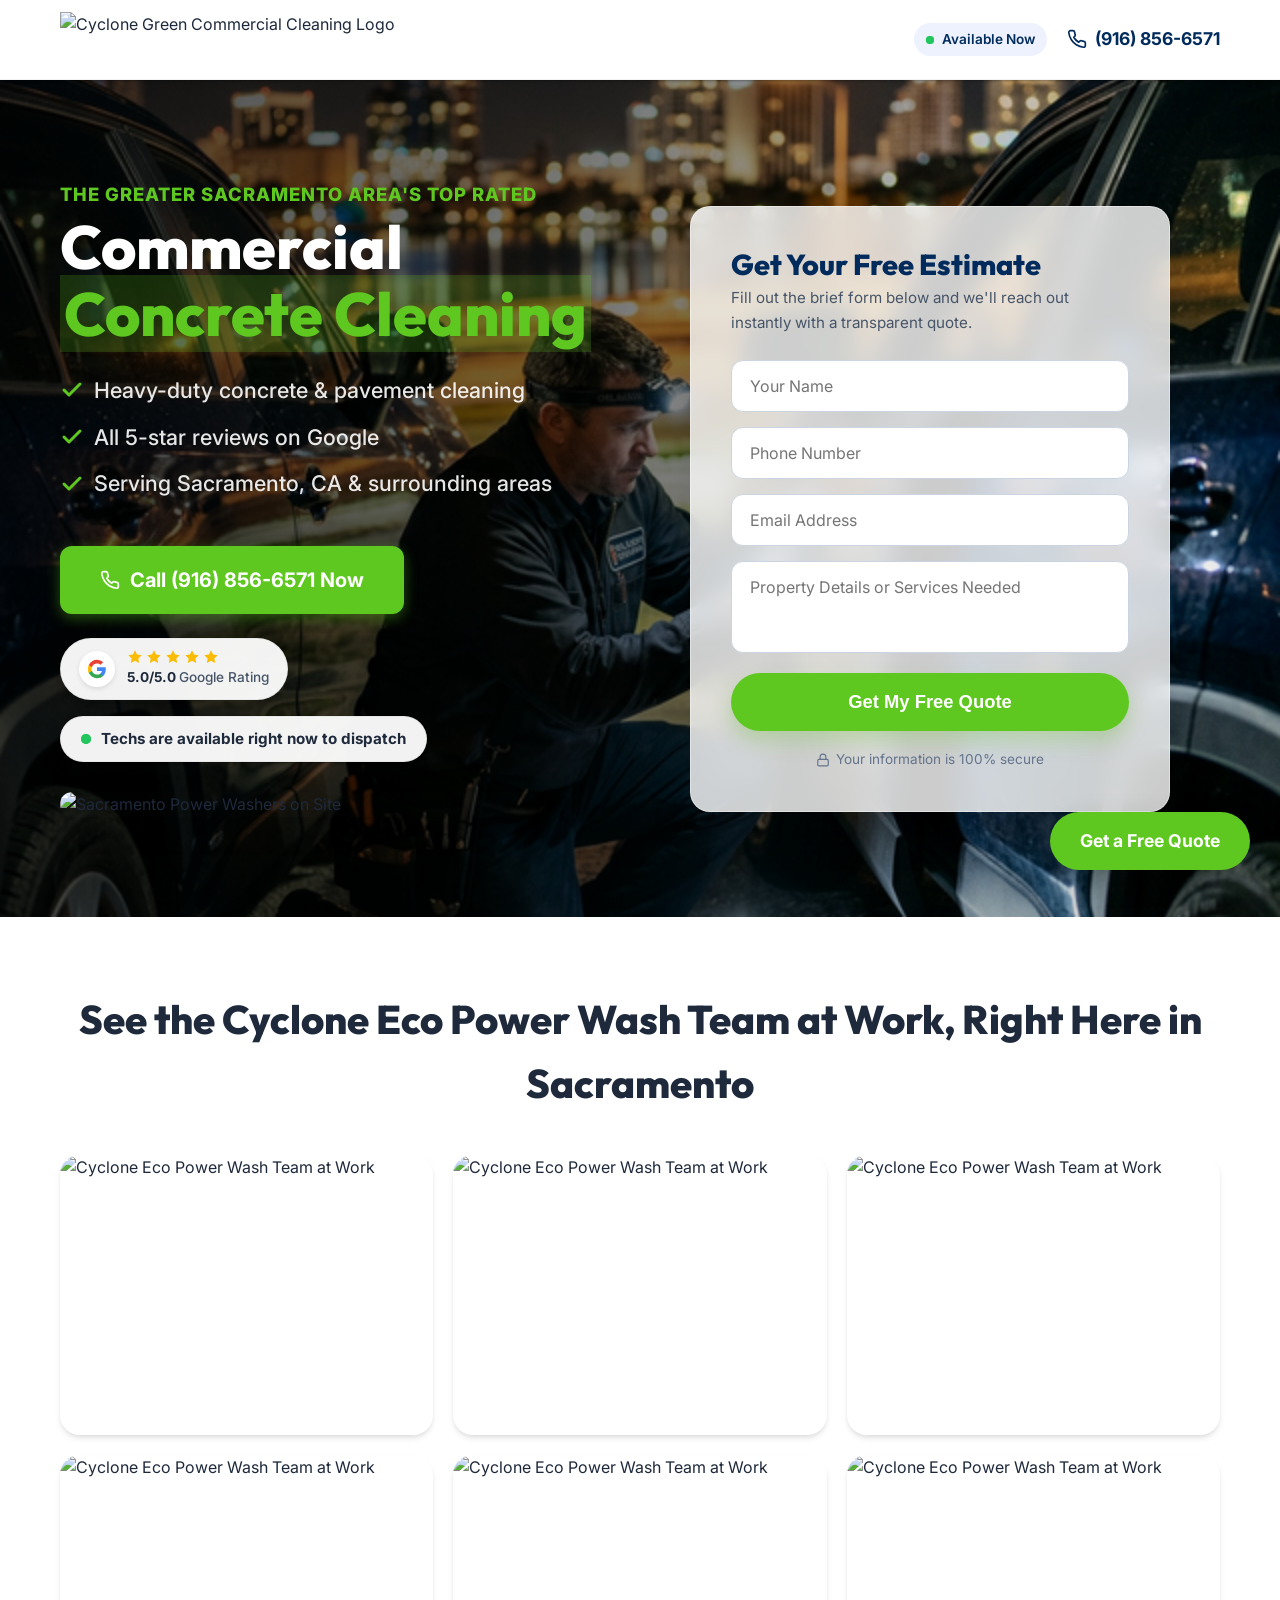
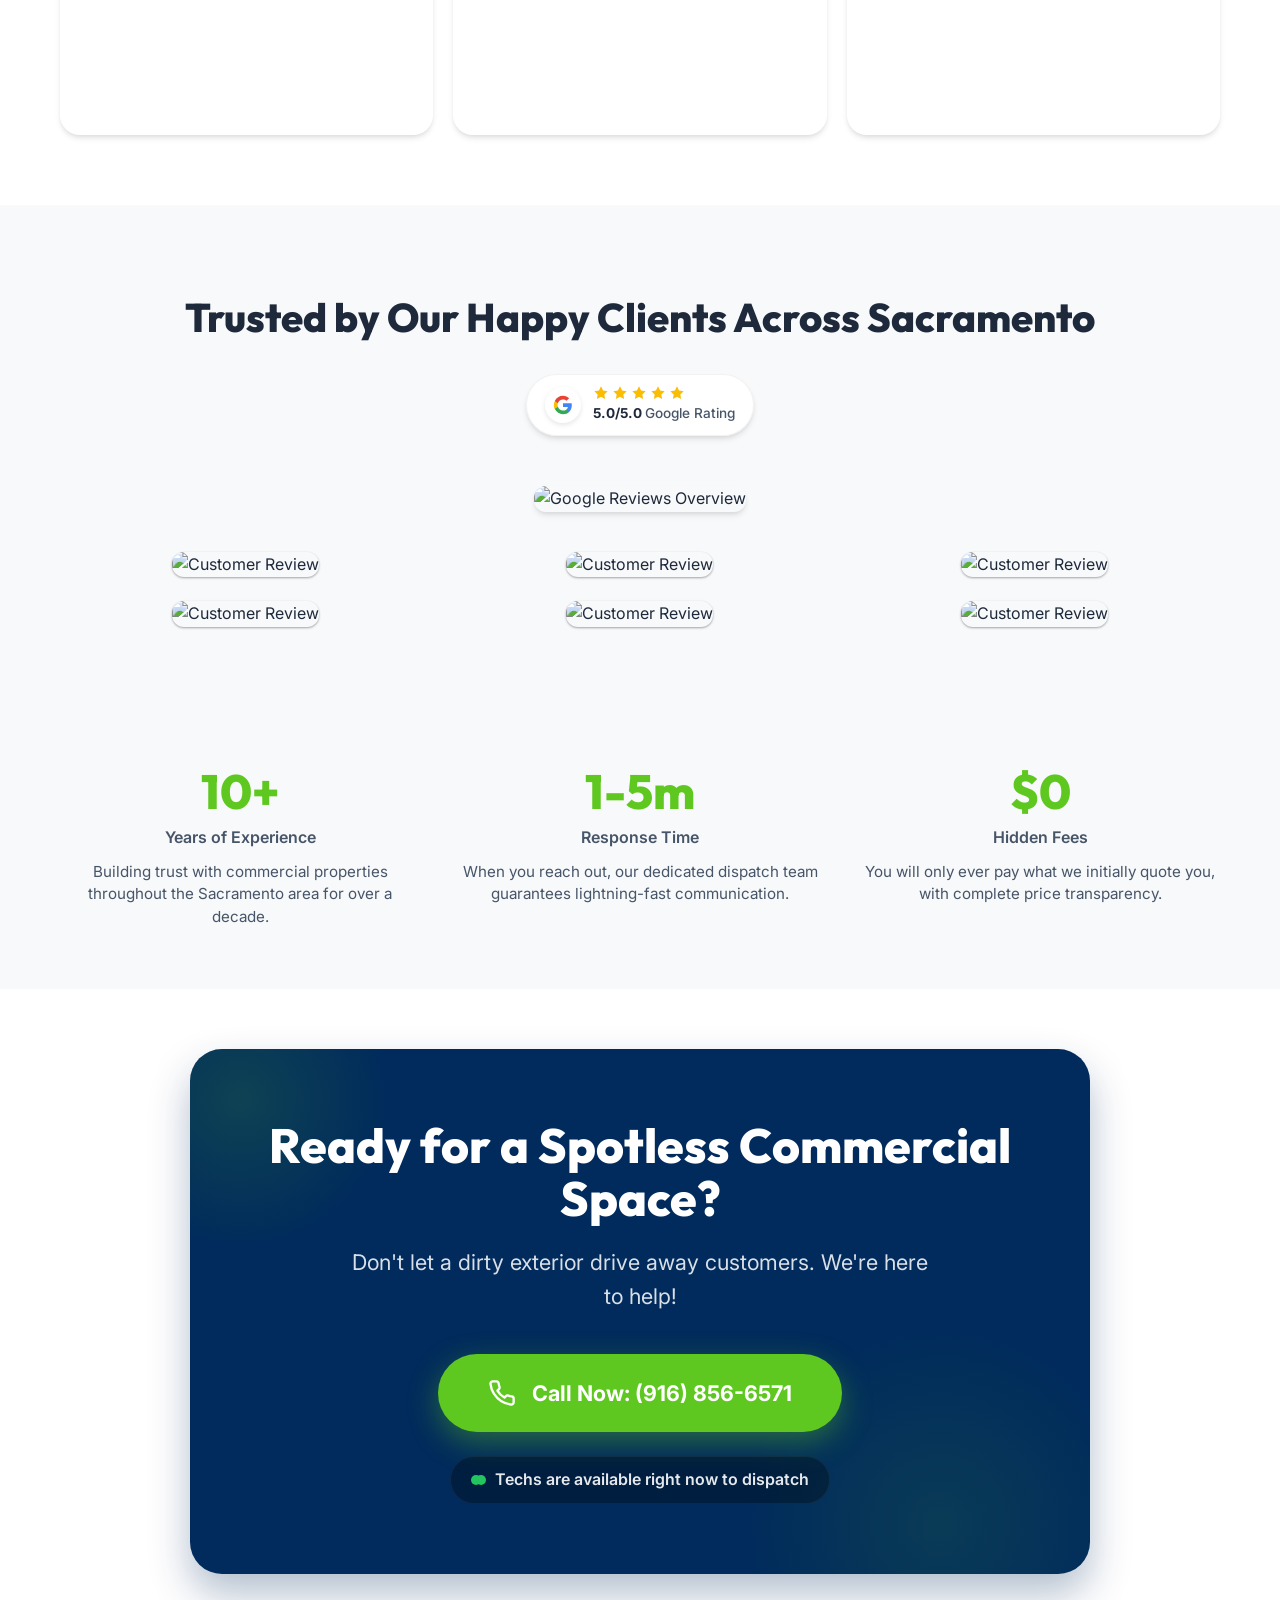
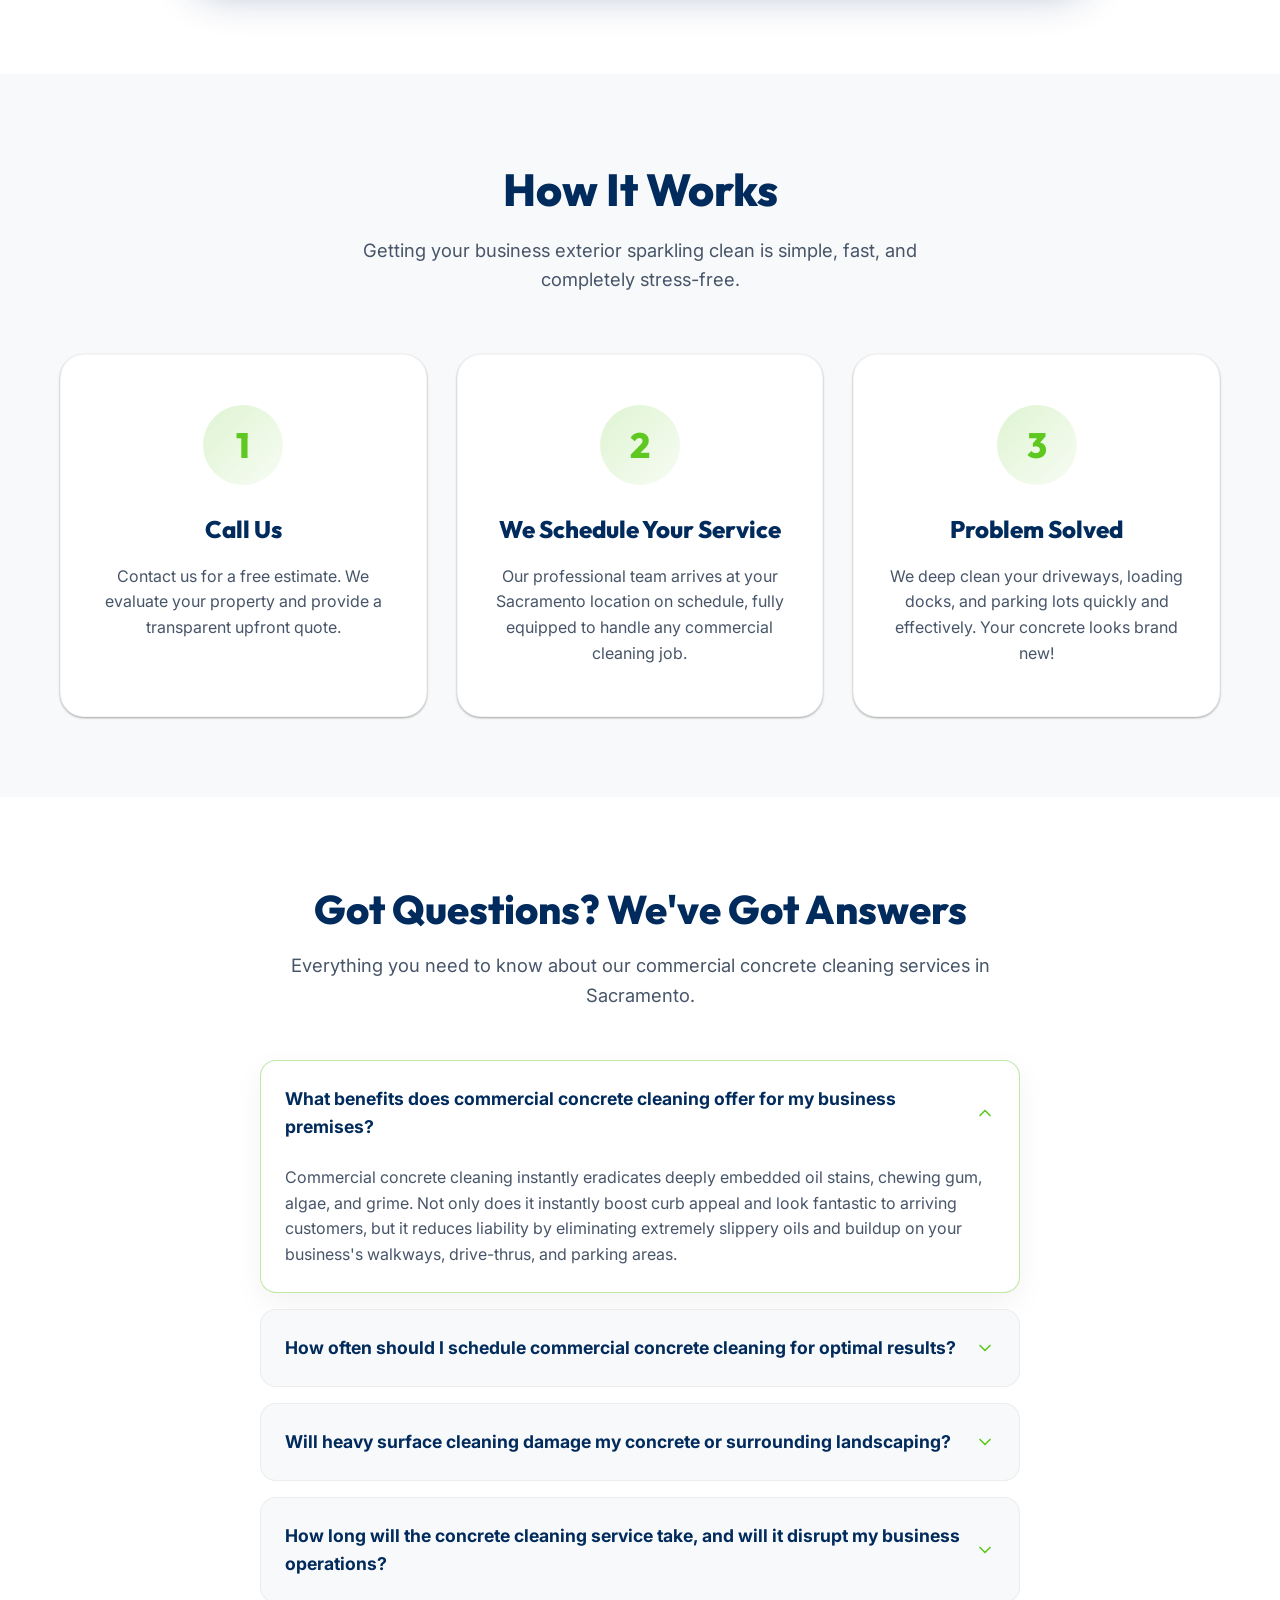
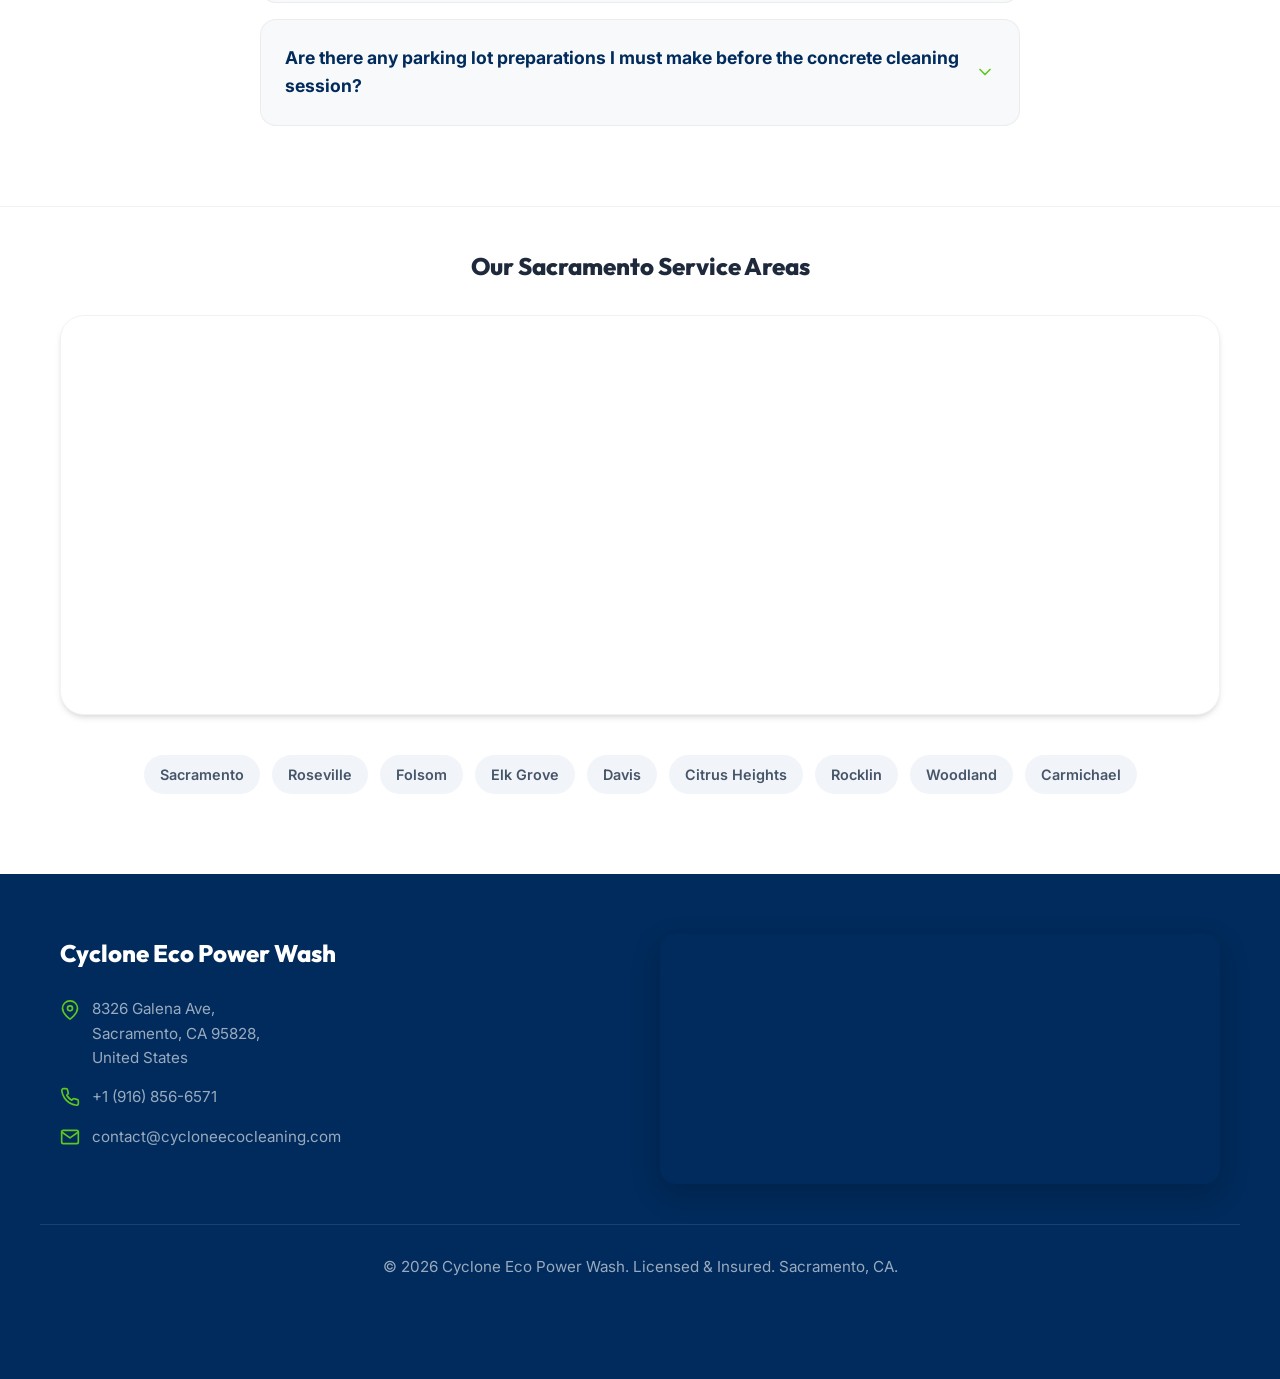
==== commit 87e51bb2: "Update phone number to (916) 856-6571 across all pages" ====
--- a/concrete-cleaning/index.html
+++ b/concrete-cleaning/index.html
@@ -25,17 +25,18 @@
   gtag('js', new Date());
 
   gtag('config', 'AW-16902794278');
+  gtag('config', 'GT-5DCD9CQX');
 </script>
 <script>
   gtag('config', 'AW-16902794278/N-TGCMrBkIscEKbY8Ps-', {
-    'phone_conversion_number': '(916) 555-0123'
+    'phone_conversion_number': '(916) 856-6571'
   });
 </script>
     <meta charset="UTF-8">
     <meta name="viewport" content="width=device-width, initial-scale=1.0">
     <title>Commercial Concrete Cleaning Sacramento | Top Rated | Cyclone Eco Power Wash</title>
     <meta name="description"
-        content="Top-rated commercial concrete cleaning in Sacramento, CA. Cyclone Eco Power Wash provides safe, heavy-duty concrete and pavement cleaning for local businesses. Call (916) 555-0123 today!">
+        content="Top-rated commercial concrete cleaning in Sacramento, CA. Cyclone Eco Power Wash provides safe, heavy-duty concrete and pavement cleaning for local businesses. Call (916) 856-6571 today!">
     <link rel="stylesheet" href="style.css">
     <link rel="preconnect" href="https://fonts.googleapis.com">
     <link rel="preconnect" href="https://fonts.gstatic.com" crossorigin>
@@ -50,7 +51,7 @@
       "image": "logo.png",
       "@id": "",
       "url": "https://cycloneecopowerwash.com",
-      "telephone": "+19165550123",
+      "telephone": "+19168566571",
       "priceRange": "$$",
       "address": {
         "@type": "PostalAddress",
@@ -100,14 +101,14 @@
                     <span class="pulse-dot"></span>
                     Available Now
                 </div>
-                <a href="tel:9165550123" class="phone-link">
+                <a href="tel:9168566571" class="phone-link">
                     <svg class="phone-icon" viewBox="0 0 24 24" fill="none" stroke="currentColor" stroke-width="2"
                         stroke-linecap="round" stroke-linejoin="round">
                         <path
                             d="M22 16.92v3a2 2 0 0 1-2.18 2 19.79 19.79 0 0 1-8.63-3.07 19.5 19.5 0 0 1-6-6 19.79 19.79 0 0 1-3.07-8.67A2 2 0 0 1 4.11 2h3a2 2 0 0 1 2 1.72 12.84 12.84 0 0 0 .7 2.81 2 2 0 0 1-.45 2.11L8.09 9.91a16 16 0 0 0 6 6l1.27-1.27a2 2 0 0 1 2.11-.45 12.84 12.84 0 0 0 2.81.7A2 2 0 0 1 22 16.92z">
                         </path>
                     </svg>
-                    (916) 555-0123
+                    (916) 856-6571
                 </a>
             </div>
         </div>
@@ -136,14 +137,14 @@
                             Serving Sacramento, CA & surrounding areas
                         </li>
                     </ul>
-                    <a href="tel:9165550123" class="btn btn-primary btn-hero">
+                    <a href="tel:9168566571" class="btn btn-primary btn-hero">
                         <svg class="phone-icon ring-animation" viewBox="0 0 24 24" fill="none" stroke="currentColor"
                             stroke-width="2" stroke-linecap="round" stroke-linejoin="round">
                             <path
                                 d="M22 16.92v3a2 2 0 0 1-2.18 2 19.79 19.79 0 0 1-8.63-3.07 19.5 19.5 0 0 1-6-6 19.79 19.79 0 0 1-3.07-8.67A2 2 0 0 1 4.11 2h3a2 2 0 0 1 2 1.72 12.84 12.84 0 0 0 .7 2.81 2 2 0 0 1-.45 2.11L8.09 9.91a16 16 0 0 0 6 6l1.27-1.27a2 2 0 0 1 2.11-.45 12.84 12.84 0 0 0 2.81.7A2 2 0 0 1 22 16.92z">
                             </path>
                         </svg>
-                        Call (916) 555-0123 Now
+                        Call (916) 856-6571 Now
                     </a>
                     
                     <div style="margin-top: 24px;">
@@ -191,10 +192,11 @@
                     <p style="color: var(--text-light); margin-bottom: 25px; font-size: 0.95rem;">Fill out the brief form below and we'll reach out instantly with a transparent quote.</p>
                     <form name="concrete-cleaning-quote" method="POST" data-netlify="true" style="display: flex; flex-direction: column; gap: 15px;">
                         <input type="hidden" name="form-name" value="concrete-cleaning-quote">
-                        <input type="text" placeholder="Your Name" style="padding: 15px 18px; border-radius: 12px; border: 1px solid #cbd5e1; font-size: 1rem; width: 100%; font-family: inherit; background: #fff; outline: none; transition: border 0.2s;">
-                        <input type="tel" placeholder="Phone Number" style="padding: 15px 18px; border-radius: 12px; border: 1px solid #cbd5e1; font-size: 1rem; width: 100%; font-family: inherit; background: #fff; outline: none; transition: border 0.2s;">
-                        <input type="email" placeholder="Email Address" style="padding: 15px 18px; border-radius: 12px; border: 1px solid #cbd5e1; font-size: 1rem; width: 100%; font-family: inherit; background: #fff; outline: none; transition: border 0.2s;">
-                        <textarea placeholder="Property Details or Services Needed" rows="3" style="padding: 15px 18px; border-radius: 12px; border: 1px solid #cbd5e1; font-size: 1rem; width: 100%; resize: none; font-family: inherit; background: #fff; outline: none; transition: border 0.2s;"></textarea>
+                        <input type="hidden" name="subject" value="New Concrete Cleaning Quote - Cyclone Eco Power Wash">
+                        <input type="text" name="name" placeholder="Your Name" style="padding: 15px 18px; border-radius: 12px; border: 1px solid #cbd5e1; font-size: 1rem; width: 100%; font-family: inherit; background: #fff; outline: none; transition: border 0.2s;">
+                        <input type="tel" name="phone" placeholder="Phone Number" style="padding: 15px 18px; border-radius: 12px; border: 1px solid #cbd5e1; font-size: 1rem; width: 100%; font-family: inherit; background: #fff; outline: none; transition: border 0.2s;">
+                        <input type="email" name="email" placeholder="Email Address" style="padding: 15px 18px; border-radius: 12px; border: 1px solid #cbd5e1; font-size: 1rem; width: 100%; font-family: inherit; background: #fff; outline: none; transition: border 0.2s;">
+                        <textarea name="message" placeholder="Property Details or Services Needed" rows="3" style="padding: 15px 18px; border-radius: 12px; border: 1px solid #cbd5e1; font-size: 1rem; width: 100%; resize: none; font-family: inherit; background: #fff; outline: none; transition: border 0.2s;"></textarea>
                         <button type="submit" class="btn btn-primary" style="width: 100%; font-size: 1.15rem; padding: 18px; margin-top: 5px; box-shadow: 0 10px 20px rgba(95, 200, 32, 0.25); border-radius: 50px;">Get My Free Quote</button>
                     </form>
                     <p style="text-align: center; font-size: 0.85rem; color: #64748b; margin-top: 18px; display: flex; align-items: center; justify-content: center; gap: 6px;">
@@ -313,14 +315,14 @@
                 <p style="color: rgba(255, 255, 255, 0.85); position: relative; z-index: 2; max-width: 600px; margin: 0 auto 40px auto; font-size: 1.35rem;">Don't let a dirty exterior drive away customers. We're here to help!</p>
                 
                 <div style="position: relative; z-index: 2; display: flex; flex-direction: column; align-items: center; gap: 24px;">
-                    <a href="tel:9165550123" class="btn btn-primary btn-large" style="padding: 22px 50px; border-radius: 50px; display: inline-flex; align-items: center; gap: 16px; box-shadow: 0 10px 30px rgba(95, 200, 32, 0.4); font-size: 1.35rem;">
+                    <a href="tel:9168566571" class="btn btn-primary btn-large" style="padding: 22px 50px; border-radius: 50px; display: inline-flex; align-items: center; gap: 16px; box-shadow: 0 10px 30px rgba(95, 200, 32, 0.4); font-size: 1.35rem;">
                         <svg class="phone-icon ring-animation" viewBox="0 0 24 24" fill="none" stroke="currentColor"
                             stroke-width="2" stroke-linecap="round" stroke-linejoin="round" style="width: 28px; height: 28px;">
                             <path
                                 d="M22 16.92v3a2 2 0 0 1-2.18 2 19.79 19.79 0 0 1-8.63-3.07 19.5 19.5 0 0 1-6-6 19.79 19.79 0 0 1-3.07-8.67A2 2 0 0 1 4.11 2h3a2 2 0 0 1 2 1.72 12.84 12.84 0 0 0 .7 2.81 2 2 0 0 1-.45 2.11L8.09 9.91a16 16 0 0 0 6 6l1.27-1.27a2 2 0 0 1 2.11-.45 12.84 12.84 0 0 0 2.81.7A2 2 0 0 1 22 16.92z">
                             </path>
                         </svg>
-                        Call Now: (916) 555-0123
+                        Call Now: (916) 856-6571
                     </a>
                     
                     <div style="display: flex; align-items: center; gap: 10px; background: rgba(0, 0, 0, 0.3); padding: 10px 20px; border-radius: 50px; border: 1px solid rgba(255,255,255,0.05);">
@@ -485,16 +487,30 @@
         </div>
     </footer>
 
+    <!-- Thank You Popup -->
+    <div id="thank-you-popup" style="display:none; position:fixed; inset:0; background:rgba(0,0,0,0.6); z-index:99999; align-items:center; justify-content:center; backdrop-filter:blur(4px);">
+        <div style="background:#fff; border-radius:24px; padding:50px 40px; max-width:420px; width:90%; text-align:center; box-shadow:0 30px 60px rgba(0,0,0,0.3); position:relative; animation:popupIn 0.4s ease;">
+            <button onclick="document.getElementById('thank-you-popup').style.display='none'" style="position:absolute;top:15px;right:20px;background:none;border:none;font-size:1.8rem;cursor:pointer;color:#94a3b8;line-height:1;">&times;</button>
+            <div style="width:72px;height:72px;background:linear-gradient(135deg,#5fc820,#4aab15);border-radius:50%;display:flex;align-items:center;justify-content:center;margin:0 auto 22px;box-shadow:0 10px 20px rgba(95,200,32,0.3);">
+                <svg width="36" height="36" viewBox="0 0 24 24" fill="none" stroke="#fff" stroke-width="3" stroke-linecap="round" stroke-linejoin="round"><polyline points="20 6 9 17 4 12"></polyline></svg>
+            </div>
+            <h3 style="font-size:1.75rem;color:#002b5c;margin-bottom:10px;font-family:'Outfit',sans-serif;font-weight:800;">Thank You!</h3>
+            <p style="color:#64748b;font-size:1.05rem;line-height:1.6;margin-bottom:28px;">Your request has been received.<br>Someone from our team will reach out to you in the next <strong style="color:#002b5c;">5 minutes</strong>!</p>
+            <button onclick="document.getElementById('thank-you-popup').style.display='none'" style="background:linear-gradient(135deg,#5fc820,#4aab15);color:#fff;border:none;padding:14px 44px;border-radius:50px;font-size:1rem;font-weight:700;cursor:pointer;font-family:inherit;box-shadow:0 8px 20px rgba(95,200,32,0.3);">Got It!</button>
+        </div>
+    </div>
+    <style>@keyframes popupIn{from{opacity:0;transform:scale(0.85) translateY(20px)}to{opacity:1;transform:scale(1) translateY(0)}}</style>
+
     <!-- Mobile Sticky CTA Bar -->
     <div class="mobile-cta-bar">
-        <a href="tel:9165550123" class="btn btn-primary btn-full">
+        <a href="tel:9168566571" class="btn btn-primary btn-full">
             <svg class="phone-icon ring-animation" viewBox="0 0 24 24" fill="none" stroke="currentColor"
                 stroke-width="2" stroke-linecap="round" stroke-linejoin="round">
                 <path
                     d="M22 16.92v3a2 2 0 0 1-2.18 2 19.79 19.79 0 0 1-8.63-3.07 19.5 19.5 0 0 1-6-6 19.79 19.79 0 0 1-3.07-8.67A2 2 0 0 1 4.11 2h3a2 2 0 0 1 2 1.72 12.84 12.84 0 0 0 .7 2.81 2 2 0 0 1-.45 2.11L8.09 9.91a16 16 0 0 0 6 6l1.27-1.27a2 2 0 0 1 2.11-.45 12.84 12.84 0 0 0 2.81.7A2 2 0 0 1 22 16.92z">
                 </path>
             </svg>
-            Call (916) 555-0123
+            Call (916) 856-6571
         </a>
     </div>
 
@@ -505,13 +521,13 @@
 
     <script>
         document.addEventListener("DOMContentLoaded", function() {
+
+            // Scroll-triggered mobile sticky CTA
             const triggerEl = document.getElementById("mobile-scroll-trigger");
             const mobileCta = document.querySelector(".mobile-cta-bar");
-
             if (triggerEl && mobileCta) {
                 window.addEventListener("scroll", function() {
                     const rect = triggerEl.getBoundingClientRect();
-                    // Show sticky CTA only when the trigger text is scrolled past (above viewport + small offset for header)
                     if (rect.bottom < 80) {
                         mobileCta.classList.add("is-visible");
                     } else {
@@ -519,6 +535,32 @@
                     }
                 }, { passive: true });
             }
+
+            // Netlify AJAX form submission + GTM event + thank you popup
+            document.querySelectorAll('form[method="POST"]').forEach(function(form) {
+                form.addEventListener('submit', function(e) {
+                    e.preventDefault();
+                    e.stopImmediatePropagation();
+                    fetch(window.location.pathname, {
+                        method: 'POST',
+                        headers: { 'Content-Type': 'application/x-www-form-urlencoded' },
+                        body: new URLSearchParams(new FormData(form)).toString()
+                    }).finally(function() {
+                        window.dataLayer = window.dataLayer || [];
+                        window.dataLayer.push({ event: 'form_submit', form_name: form.getAttribute('name') });
+                        var popup = document.getElementById('thank-you-popup');
+                        if (popup) { popup.style.display = 'flex'; form.reset(); }
+                    });
+                });
+            });
+
+            // Close popup on background click
+            var popup = document.getElementById('thank-you-popup');
+            if (popup) {
+                popup.addEventListener('click', function(e) {
+                    if (e.target === popup) popup.style.display = 'none';
+                });
+            }
         });
     </script>
 </body>
